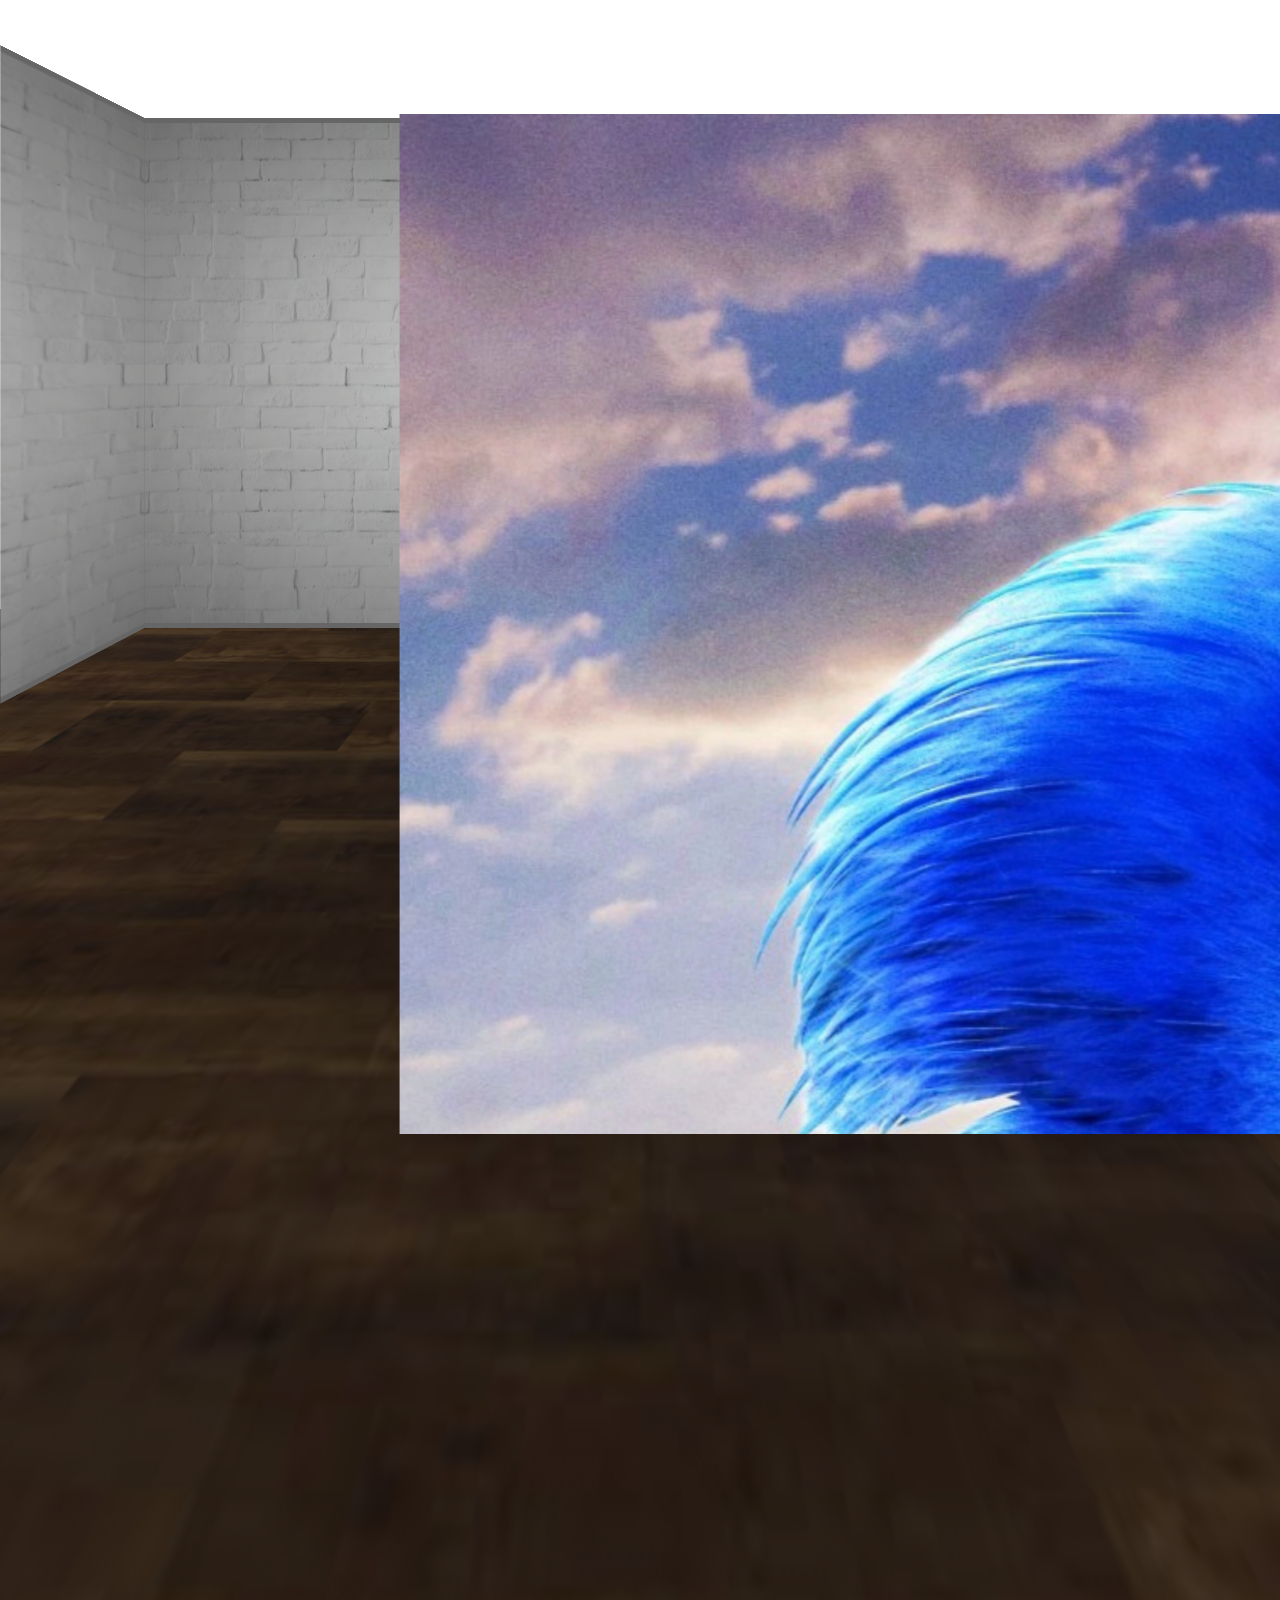
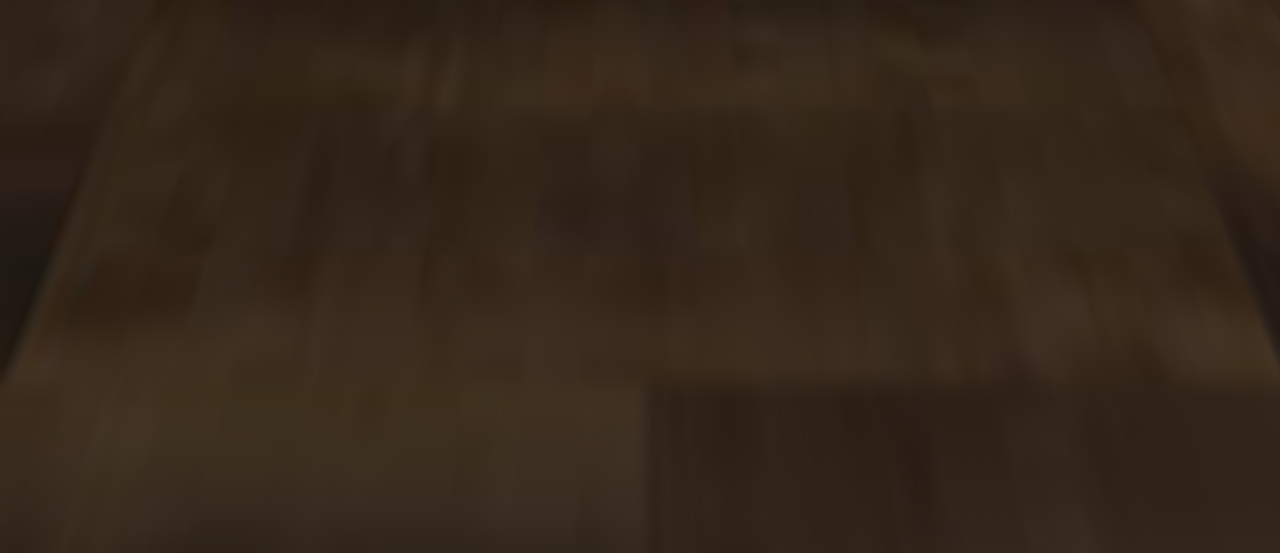
==== projects/studio-gallery/studio-gallery/index.html @ 3df851cc "Wall project" ====
<!DOCTYPE html>
<html lang="en">
    <head>
        <meta charset="UTF-8">
        <meta name="viewport" content="width=device-width, initial-scale=1.0">
        <title>Studio Gallery (Exercise)</title>
        <link href="css/setup.css" rel="stylesheet">
        <link href="css/style.css" rel="stylesheet">
    </head>
    <body>
        <div class="scene">
            <div class="gallery">
                <div class="wall back"></div>
                <div class="wall left"></div>
                <div class="wall right"></div>
                <div class="ceiling"></div>
                <div class="floor"></div>
                <div class="showing-area">

                    <div class="display-space">
                        <!-- Add your code for your 1st poster/piece here -->
                        <img
                            id="picl"
                            src="images/Sonic_29.webp"
                            alt="esher sphere"
                            >

                    </div>

                    <div class="display-space">
                        <!-- Add your code for your 2nd poster/piece here -->
                        <div id="frame1"
                        <img
                        id="pic2"
                        src="images/SXSG_Classic_Sonic.webp"
                        alt="escher sphere"
                        >
                    </div>

                    <div class="display-space">
                        <!-- Add your code for your 3rd poster/piece here -->
                        
                    </div>

                </div>
            </div>
        </div>
    </body>
</html>
---- projects/studio-gallery/studio-gallery/css/setup.css ----
/*
    NOTE TO STUDENTS: DON'T MODIFY THE CODE IN THIS FILE!

    If you do, you risk messing up the template!
    However, feel free to look at the CSS Properties used.

    Some of them are relatively advanced, but you are encouraged
    to do your own research to try to understand how they work.

    If you get stuck, feel free to ask about them in office hours!
*/

body {
    display: flex;
    justify-content: center;
    align-items: center;
    height: 80vh;
    overflow: hidden;
}

.scene {
    width: 600px;
    height: 300px;
    perspective: 500px;
}

.gallery {
    width: 600px;
    height: 300px;
    position: relative;
    transform-style: preserve-3d;
    transform: translateZ(500px) translateY(-0px);
    /* 500px? */
}

.wall {
    position: absolute;
    width: 600px;
    height: 300px;
    border: 3px solid #666666;
    background: 
        radial-gradient(#00000011, #00000088),
        20% center/50% url("../images/white-brick-wall.avif");
}

.ceiling {
    position: absolute;
    width: 600px;
    height: 600px;
    border: 2px solid #0f0f0f;
}

.ceiling {
    background: 
        radial-gradient(
            #00000099,
            #00000099
        ),
        center/25% url("../images/metal_ceiling_2.jfif");
    transform: rotateX(-90deg) translateZ(-300px);
}

.floor {
    position: absolute;
    width: 2400px;
    height: 2400px;
    border: 2px solid #0f0f0f;
}

.floor {
    background: 
        radial-gradient(
            #00000088,
            #00000022
        ),
        center/30% url("../images/wood_flooring_H.jpg")
        ;
    transform: 
        translateX(-900px) 
        translateY(-900px) 
        translateZ(-500px) 
        rotateX(90deg) 
        translateZ(-300px);
}

.left {
    transform: rotateY(90deg) translateZ(300px);
}

.right {
    transform: rotateY(-90deg) translateZ(300px);
}

.back {
    transform: rotateY(0deg) translateZ(-300px);
}

.showing-area {
    position: absolute;
    width: 600px;
    height: 300px;
    transform: rotateY(0deg) translateZ(-295px);
    text-align: center;
}

.display-space {
    max-width: 33.3%;
    height: 100%;
    display: inline-block;
    vertical-align: bottom;
    -webkit-box-reflect: below 0px linear-gradient(transparent, #00000022);
}
---- projects/studio-gallery/studio-gallery/css/style.css ----
/*
    NOTE TO STUDENTS: 

    This is the file you should be writing your CSS in 
    for the assignment.

    Good luck, and have fun!
*/

#pic1 {
    width 100px;
    margin-top: 50px;
    border: 10px solid brown;
    padding: 8px;
    background-color: antiquewhite;
}

#pic2 {
    width: 100%;
}

#frame1 {
    width: 80px;
    margin-top: 100px;
    border: 5px solid black
    padding: 24px;
    background-color: grey;
}
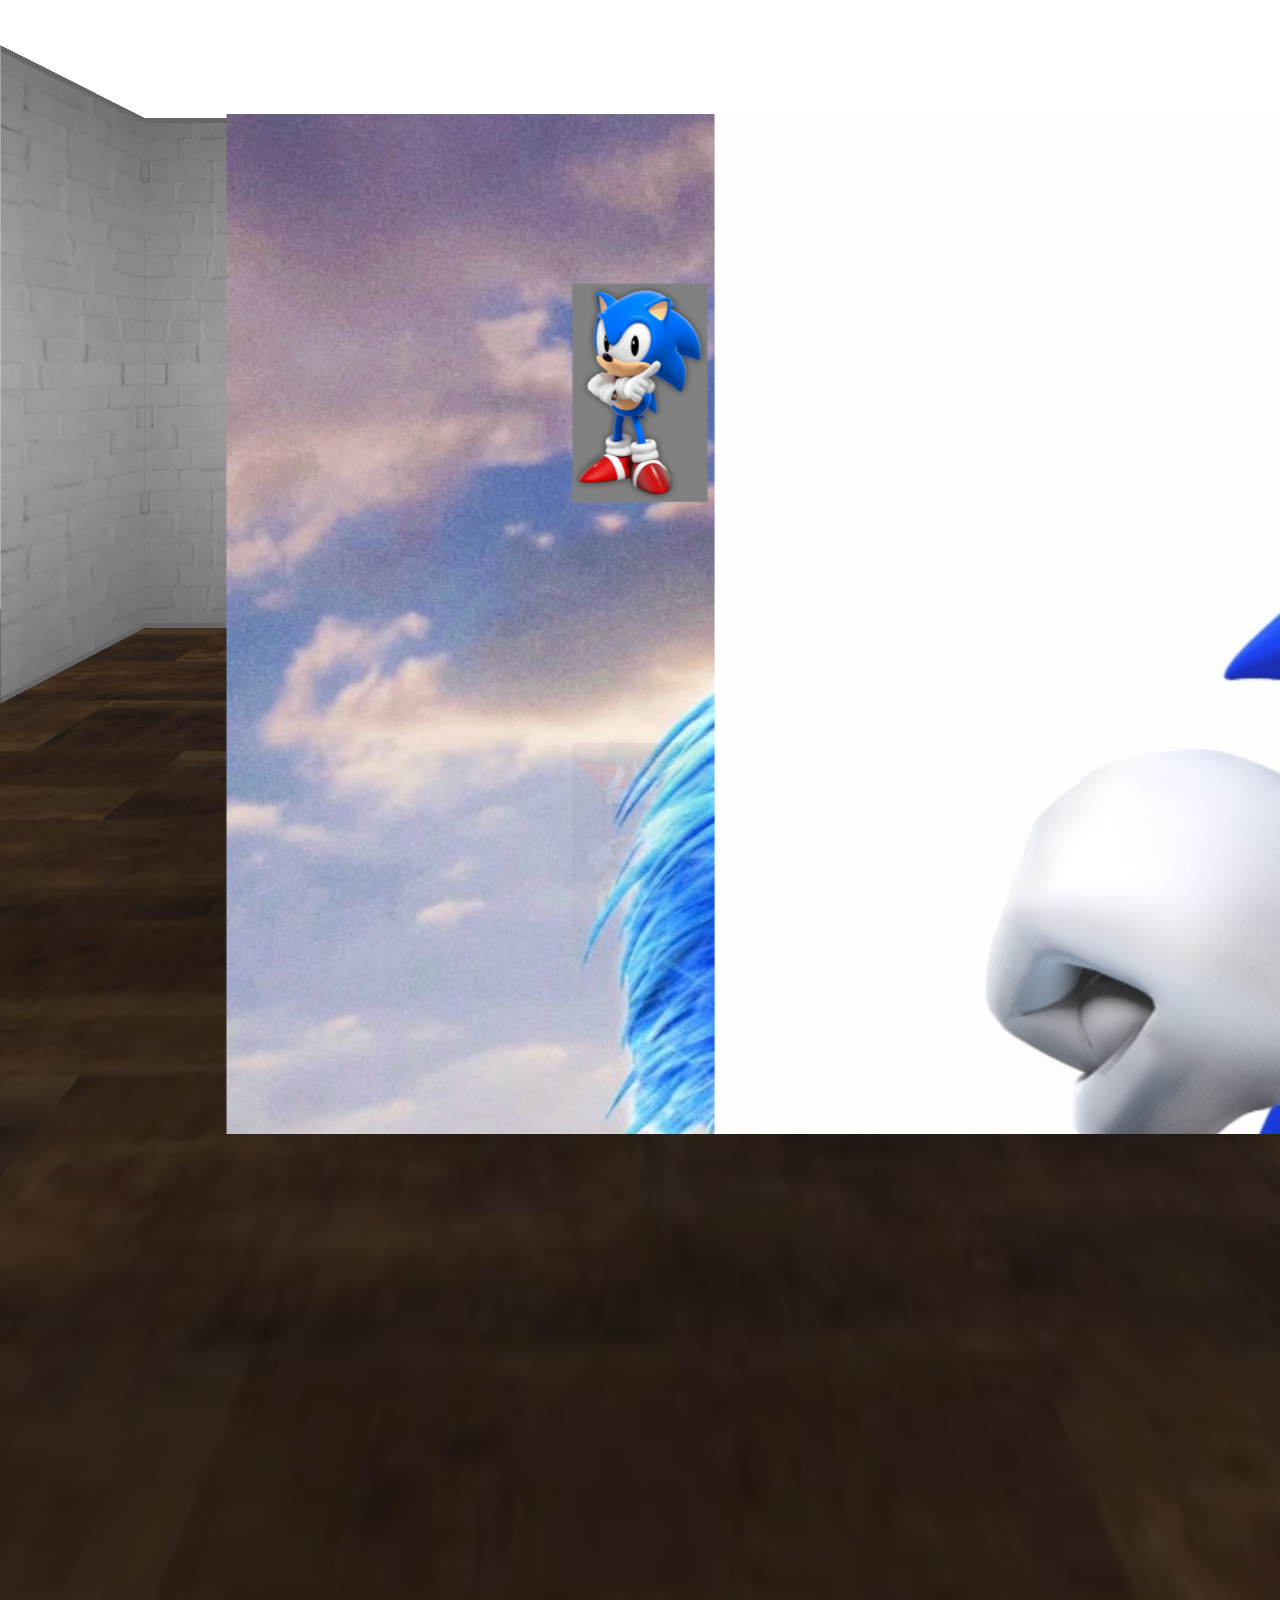
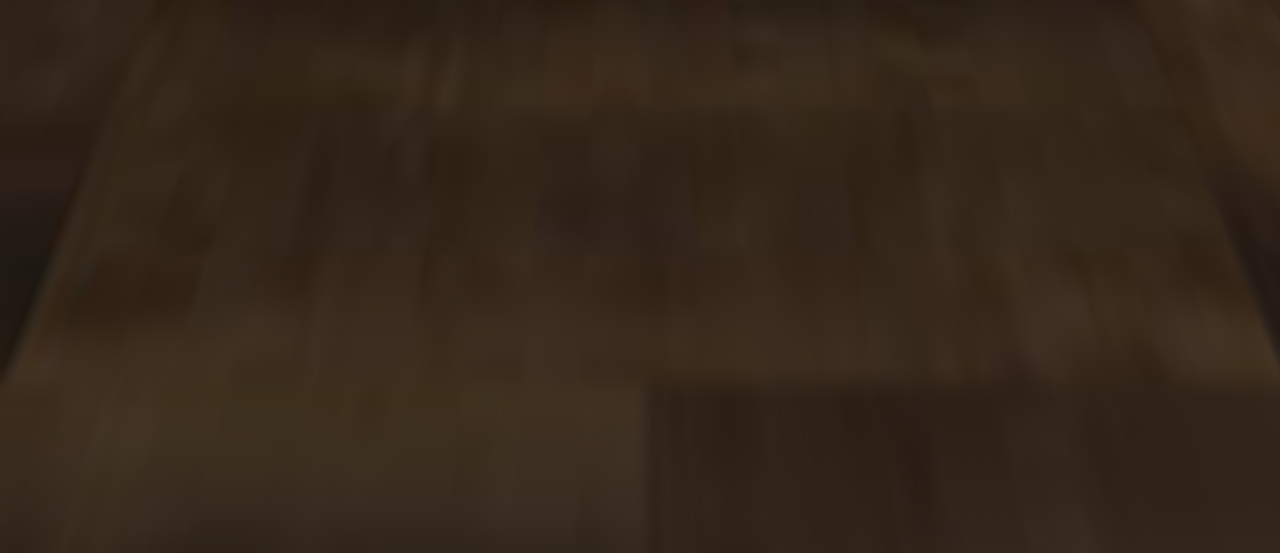
==== commit 6e285e77: "Wall pics update" ====
--- a/projects/studio-gallery/studio-gallery/index.html
+++ b/projects/studio-gallery/studio-gallery/index.html
@@ -29,8 +29,8 @@
 
                     <div class="display-space">
                         <!-- Add your code for your 2nd poster/piece here -->
-                        <div id="frame1"
                         <img
+                        id="frame1"
                         id="pic2"
                         src="images/SXSG_Classic_Sonic.webp"
                         alt="escher sphere"
@@ -39,7 +39,11 @@
 
                     <div class="display-space">
                         <!-- Add your code for your 3rd poster/piece here -->
-                        
+                        <img
+                        id="frame1
+                        id="pic2"
+                        src="images/p8xpsdiul1kb1.jpg"
+                        >
                     </div>
 
                 </div>
--- a/projects/studio-gallery/studio-gallery/css/style.css
+++ b/projects/studio-gallery/studio-gallery/css/style.css
@@ -8,7 +8,7 @@
 */
 
 #pic1 {
-    width 100px;
+    width: 100px;
     margin-top: 50px;
     border: 10px solid brown;
     padding: 8px;
@@ -24,5 +24,5 @@
     margin-top: 100px;
     border: 5px solid black
     padding: 24px;
-    background-color: grey;
+    background-color: grey
 }